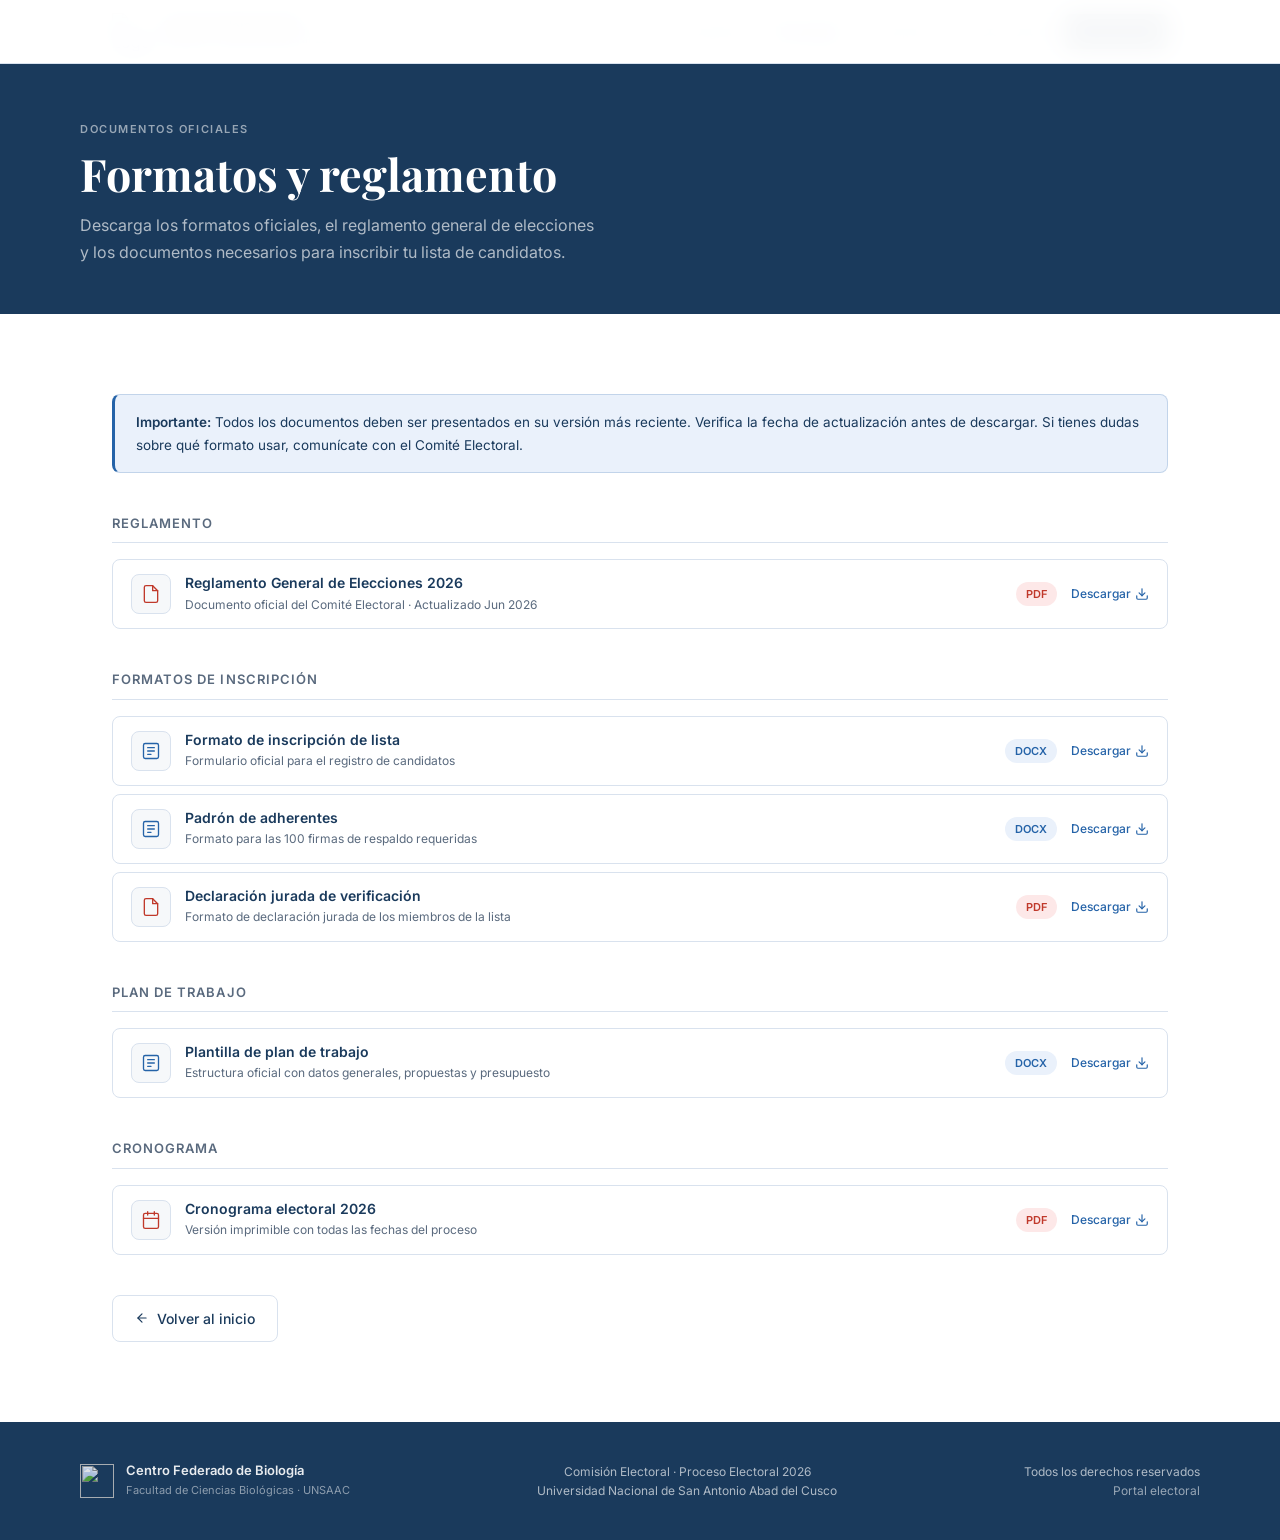
==== descargas.html @ 9924df4d "Create descargas.html" ====
<!DOCTYPE html>
<html lang="es">
<head>
  <meta charset="UTF-8" />
  <meta name="viewport" content="width=device-width, initial-scale=1.0" />
  <title>Descargas · Sistema Electoral FCB UNSAAC</title>
  <link rel="icon" type="image/png" href="images/F_biologia_logo.png" />
  <link rel="preconnect" href="https://fonts.googleapis.com" />
  <link rel="preconnect" href="https://fonts.gstatic.com" crossorigin />
  <link href="https://fonts.googleapis.com/css2?family=Inter:wght@300;400;500;600;700&family=Playfair+Display:wght@700&display=swap" rel="stylesheet" />
  <link rel="stylesheet" href="css/styles.css" />

  <style>
    /* Estilos específicos de esta página */
    .page-hero {
      padding: calc(var(--nav-h) + 3.5rem) 2rem 3rem;
      background: var(--azul);
      color: #fff;
    }
    .page-hero-inner {
      max-width: var(--contenedor);
      margin: 0 auto;
    }
    .page-eyebrow {
      font-size: 11px;
      font-weight: 600;
      letter-spacing: 0.14em;
      text-transform: uppercase;
      color: rgba(255,255,255,0.55);
      display: block;
      margin-bottom: 0.6rem;
    }
    .page-titulo {
      font-family: var(--font-display);
      font-size: clamp(1.8rem, 4vw, 2.8rem);
      font-weight: 700;
      color: #fff;
      line-height: 1.15;
      margin-bottom: 0.8rem;
    }
    .page-desc {
      font-size: 1rem;
      color: rgba(255,255,255,0.65);
      max-width: 520px;
      line-height: 1.7;
    }
    .page-breadcrumb {
      margin-bottom: 1.2rem;
      font-size: 12px;
      color: rgba(255,255,255,0.45);
      display: flex;
      align-items: center;
      gap: 6px;
    }
    .page-breadcrumb a {
      color: rgba(255,255,255,0.55);
      text-decoration: none;
      transition: color 0.15s;
    }
    .page-breadcrumb a:hover { color: #fff; }

    /* Lista de descargas */
    .descargas-categoria {
      margin-bottom: 2.5rem;
    }
    .categoria-titulo {
      font-size: 13px;
      font-weight: 600;
      letter-spacing: 0.08em;
      text-transform: uppercase;
      color: var(--texto-muted);
      margin-bottom: 1rem;
      padding-bottom: 0.5rem;
      border-bottom: 1px solid var(--gris-borde);
    }

    .descarga-item {
      display: flex;
      align-items: center;
      gap: 14px;
      padding: 14px 18px;
      border: 1px solid var(--gris-borde);
      border-radius: var(--radio);
      background: var(--blanco);
      text-decoration: none;
      color: var(--texto);
      transition: border-color 0.15s, background 0.15s, box-shadow 0.15s;
      margin-bottom: 8px;
    }
    .descarga-item:hover {
      border-color: var(--azul-medio);
      background: var(--azul-claro);
      box-shadow: 0 2px 10px rgba(26,58,92,0.07);
    }

    .descarga-icono {
      width: 40px;
      height: 40px;
      border-radius: 8px;
      background: var(--fondo);
      display: flex;
      align-items: center;
      justify-content: center;
      flex-shrink: 0;
      border: 1px solid var(--gris-borde);
    }
    .descarga-icono svg {
      width: 20px;
      height: 20px;
      stroke-width: 1.6;
      stroke-linecap: round;
      stroke-linejoin: round;
      fill: none;
    }
    .descarga-icono.pdf  svg { stroke: #c0392b; }
    .descarga-icono.docx svg { stroke: #2563a8; }
    .descarga-icono.xlsx svg { stroke: #27ae60; }

    .descarga-info { flex: 1; }
    .descarga-nombre {
      font-size: 14px;
      font-weight: 600;
      color: var(--azul);
      display: block;
      line-height: 1.3;
    }
    .descarga-detalle {
      font-size: 12px;
      color: var(--texto-muted);
      display: block;
      margin-top: 2px;
    }

    .descarga-badge {
      font-size: 11px;
      font-weight: 600;
      padding: 3px 10px;
      border-radius: 20px;
      flex-shrink: 0;
    }
    .badge-pdf  { background: #fde8e8; color: #c0392b; }
    .badge-docx { background: var(--azul-claro); color: var(--azul-medio); }
    .badge-xlsx { background: #e6f8ef; color: #27ae60; }
    .badge-zip  { background: #f5f0ff; color: #7c3aed; }

    .descarga-dl {
      display: inline-flex;
      align-items: center;
      gap: 4px;
      font-size: 12px;
      color: var(--azul-medio);
      font-weight: 500;
      flex-shrink: 0;
    }
    .descarga-dl svg {
      width: 14px;
      height: 14px;
      stroke: var(--azul-medio);
      fill: none;
      stroke-width: 2;
      stroke-linecap: round;
    }

    .aviso-banner {
      background: var(--azul-claro);
      border: 1px solid rgba(37,99,168,0.2);
      border-left: 3px solid var(--azul-medio);
      border-radius: var(--radio);
      padding: 1rem 1.3rem;
      font-size: 13.5px;
      color: var(--azul);
      line-height: 1.65;
      margin-bottom: 2.5rem;
    }
    .aviso-banner strong { font-weight: 600; }
  </style>
</head>
<body>

  <!-- Navegación -->
  <nav aria-label="Navegación principal">
    <div class="nav-inner">
      <a href="index.html" class="nav-marca" aria-label="Volver al inicio">
        <div class="nav-logo-wrap">
          <img src="images/F_biologia_logo.png" alt="Logo FCB" />
        </div>
        <div class="nav-nombre">
          Centro Federado FCB
          <small>UNSAAC · Proceso Electoral 2026</small>
        </div>
      </a>

      <button class="nav-toggle" id="nav-toggle" aria-label="Abrir menú" aria-expanded="false">
        <svg width="22" height="22" viewBox="0 0 24 24" fill="none" stroke="currentColor" stroke-width="2" stroke-linecap="round">
          <line x1="3" y1="7" x2="21" y2="7"/>
          <line x1="3" y1="12" x2="21" y2="12"/>
          <line x1="3" y1="17" x2="21" y2="17"/>
        </svg>
      </button>

      <ul class="nav-links" id="nav-links" role="list">
        <li><a href="index.html">Inicio</a></li>
        <li><a href="index.html#cronograma">Cronograma</a></li>
        <li><a href="descargas.html" class="activo">Descargas</a></li>
        <li><a href="inscripcion.html">Inscripción</a></li>
        <li><div class="nav-sep" aria-hidden="true"></div></li>
        <li><a href="login.html" class="nav-login">Iniciar sesión</a></li>
        <li><a href="inscripcion.html" class="nav-cta">Inscribir lista</a></li>
      </ul>
    </div>
  </nav>

  <!-- Hero de página -->
  <header class="page-hero">
    <div class="page-hero-inner">
      <nav class="page-breadcrumb" aria-label="Ruta de navegación">
        <a href="index.html">Inicio</a>
        <span aria-hidden="true">›</span>
        <span aria-current="page">Descargas</span>
      </nav>
      <span class="page-eyebrow">Documentos oficiales</span>
      <h1 class="page-titulo">Formatos y reglamento</h1>
      <p class="page-desc">Descarga los formatos oficiales, el reglamento general de elecciones y los documentos necesarios para inscribir tu lista de candidatos.</p>
    </div>
  </header>

  <main>
    <section class="seccion">
      <div class="contenedor">

        <div class="aviso-banner">
          <strong>Importante:</strong> Todos los documentos deben ser presentados en su versión más reciente. Verifica la fecha de actualización antes de descargar. Si tienes dudas sobre qué formato usar, comunícate con el Comité Electoral.
        </div>

        <!-- Categoría 1: Reglamento -->
        <div class="descargas-categoria">
          <div class="categoria-titulo">Reglamento</div>

          <a href="#" class="descarga-item" aria-label="Descargar Reglamento General de Elecciones 2026 en PDF">
            <div class="descarga-icono pdf">
              <svg viewBox="0 0 24 24"><path d="M14 2H6a2 2 0 0 0-2 2v16a2 2 0 0 0 2 2h12a2 2 0 0 0 2-2V8z"/><polyline points="14 2 14 8 20 8"/></svg>
            </div>
            <div class="descarga-info">
              <span class="descarga-nombre">Reglamento General de Elecciones 2026</span>
              <span class="descarga-detalle">Documento oficial del Comité Electoral · Actualizado Jun 2026</span>
            </div>
            <span class="descarga-badge badge-pdf">PDF</span>
            <span class="descarga-dl">
              Descargar
              <svg viewBox="0 0 24 24"><path d="M21 15v4a2 2 0 0 1-2 2H5a2 2 0 0 1-2-2v-4"/><polyline points="7 10 12 15 17 10"/><line x1="12" y1="15" x2="12" y2="3"/></svg>
            </span>
          </a>
        </div>

        <!-- Categoría 2: Formatos de inscripción -->
        <div class="descargas-categoria">
          <div class="categoria-titulo">Formatos de inscripción</div>

          <a href="#" class="descarga-item" aria-label="Descargar Formato de Inscripción de Lista">
            <div class="descarga-icono docx">
              <svg viewBox="0 0 24 24"><rect x="3" y="3" width="18" height="18" rx="2"/><line x1="8" y1="8" x2="16" y2="8"/><line x1="8" y1="12" x2="16" y2="12"/><line x1="8" y1="16" x2="12" y2="16"/></svg>
            </div>
            <div class="descarga-info">
              <span class="descarga-nombre">Formato de inscripción de lista</span>
              <span class="descarga-detalle">Formulario oficial para el registro de candidatos</span>
            </div>
            <span class="descarga-badge badge-docx">DOCX</span>
            <span class="descarga-dl">
              Descargar
              <svg viewBox="0 0 24 24"><path d="M21 15v4a2 2 0 0 1-2 2H5a2 2 0 0 1-2-2v-4"/><polyline points="7 10 12 15 17 10"/><line x1="12" y1="15" x2="12" y2="3"/></svg>
            </span>
          </a>

          <a href="#" class="descarga-item" aria-label="Descargar Padrón de Adherentes">
            <div class="descarga-icono docx">
              <svg viewBox="0 0 24 24"><rect x="3" y="3" width="18" height="18" rx="2"/><line x1="8" y1="8" x2="16" y2="8"/><line x1="8" y1="12" x2="16" y2="12"/><line x1="8" y1="16" x2="12" y2="16"/></svg>
            </div>
            <div class="descarga-info">
              <span class="descarga-nombre">Padrón de adherentes</span>
              <span class="descarga-detalle">Formato para las 100 firmas de respaldo requeridas</span>
            </div>
            <span class="descarga-badge badge-docx">DOCX</span>
            <span class="descarga-dl">
              Descargar
              <svg viewBox="0 0 24 24"><path d="M21 15v4a2 2 0 0 1-2 2H5a2 2 0 0 1-2-2v-4"/><polyline points="7 10 12 15 17 10"/><line x1="12" y1="15" x2="12" y2="3"/></svg>
            </span>
          </a>

          <a href="#" class="descarga-item" aria-label="Descargar Declaración Jurada">
            <div class="descarga-icono pdf">
              <svg viewBox="0 0 24 24"><path d="M14 2H6a2 2 0 0 0-2 2v16a2 2 0 0 0 2 2h12a2 2 0 0 0 2-2V8z"/><polyline points="14 2 14 8 20 8"/></svg>
            </div>
            <div class="descarga-info">
              <span class="descarga-nombre">Declaración jurada de verificación</span>
              <span class="descarga-detalle">Formato de declaración jurada de los miembros de la lista</span>
            </div>
            <span class="descarga-badge badge-pdf">PDF</span>
            <span class="descarga-dl">
              Descargar
              <svg viewBox="0 0 24 24"><path d="M21 15v4a2 2 0 0 1-2 2H5a2 2 0 0 1-2-2v-4"/><polyline points="7 10 12 15 17 10"/><line x1="12" y1="15" x2="12" y2="3"/></svg>
            </span>
          </a>
        </div>

        <!-- Categoría 3: Plan de trabajo -->
        <div class="descargas-categoria">
          <div class="categoria-titulo">Plan de trabajo</div>

          <a href="#" class="descarga-item" aria-label="Descargar Plantilla de Plan de Trabajo">
            <div class="descarga-icono docx">
              <svg viewBox="0 0 24 24"><rect x="3" y="3" width="18" height="18" rx="2"/><line x1="8" y1="8" x2="16" y2="8"/><line x1="8" y1="12" x2="16" y2="12"/><line x1="8" y1="16" x2="12" y2="16"/></svg>
            </div>
            <div class="descarga-info">
              <span class="descarga-nombre">Plantilla de plan de trabajo</span>
              <span class="descarga-detalle">Estructura oficial con datos generales, propuestas y presupuesto</span>
            </div>
            <span class="descarga-badge badge-docx">DOCX</span>
            <span class="descarga-dl">
              Descargar
              <svg viewBox="0 0 24 24"><path d="M21 15v4a2 2 0 0 1-2 2H5a2 2 0 0 1-2-2v-4"/><polyline points="7 10 12 15 17 10"/><line x1="12" y1="15" x2="12" y2="3"/></svg>
            </span>
          </a>
        </div>

        <!-- Categoría 4: Cronograma -->
        <div class="descargas-categoria">
          <div class="categoria-titulo">Cronograma</div>

          <a href="#" class="descarga-item" aria-label="Descargar Cronograma Electoral 2026">
            <div class="descarga-icono pdf">
              <svg viewBox="0 0 24 24"><rect x="3" y="4" width="18" height="18" rx="2"/><line x1="16" y1="2" x2="16" y2="6"/><line x1="8" y1="2" x2="8" y2="6"/><line x1="3" y1="10" x2="21" y2="10"/></svg>
            </div>
            <div class="descarga-info">
              <span class="descarga-nombre">Cronograma electoral 2026</span>
              <span class="descarga-detalle">Versión imprimible con todas las fechas del proceso</span>
            </div>
            <span class="descarga-badge badge-pdf">PDF</span>
            <span class="descarga-dl">
              Descargar
              <svg viewBox="0 0 24 24"><path d="M21 15v4a2 2 0 0 1-2 2H5a2 2 0 0 1-2-2v-4"/><polyline points="7 10 12 15 17 10"/><line x1="12" y1="15" x2="12" y2="3"/></svg>
            </span>
          </a>
        </div>

        <!-- Volver al inicio -->
        <div style="margin-top: 1rem;">
          <a href="index.html" class="btn-secundario">
            <svg width="14" height="14" viewBox="0 0 24 24" fill="none" stroke="currentColor" stroke-width="2" stroke-linecap="round" stroke-linejoin="round" aria-hidden="true">
              <line x1="19" y1="12" x2="5" y2="12"/><polyline points="12 19 5 12 12 5"/>
            </svg>
            Volver al inicio
          </a>
        </div>

      </div>
    </section>
  </main>

  <!-- Footer -->
  <footer role="contentinfo">
    <div class="footer-inner">
      <div class="footer-marca">
        <img src="images/F_biologia_logo.png" alt="" class="footer-logo" aria-hidden="true" />
        <div class="footer-texto">
          <span class="footer-nombre">Centro Federado de Biología</span>
          <span class="footer-sub">Facultad de Ciencias Biológicas · UNSAAC</span>
        </div>
      </div>
      <div class="footer-centro">
        Comisión Electoral · Proceso Electoral <span id="anio-f"></span><br/>
        Universidad Nacional de San Antonio Abad del Cusco
      </div>
      <div class="footer-derecha">
        Todos los derechos reservados<br/>
        <a href="index.html">Portal electoral</a>
      </div>
    </div>
  </footer>

  <script>
    document.getElementById('anio-f').textContent = new Date().getFullYear();

    const toggle   = document.getElementById('nav-toggle');
    const navLinks = document.getElementById('nav-links');
    toggle.addEventListener('click', () => {
      const abierto = navLinks.classList.toggle('abierto');
      toggle.setAttribute('aria-expanded', abierto);
    });
  </script>
</body>
</html>
---- css/styles.css ----
/* =========================================================
   SISTEMA ELECTORAL – Centro Federado de Biología · UNSAAC
   styles.css
   ========================================================= */

/* ── Reset & base ──────────────────────────────────────── */
*, *::before, *::after {
  box-sizing: border-box;
  margin: 0;
  padding: 0;
}

:root {
  /* Paleta */
  --azul:         #1A3A5C;   /* Azul institucional profundo */
  --azul-medio:   #2563A8;   /* Azul medio – acentos */
  --azul-claro:   #EAF1FB;   /* Fondo de tarjetas azules */
  --azul-hover:   #1A4F8A;
  --verde:        #2E7D5E;   /* Acento diferenciador – biología */
  --verde-claro:  #E6F4EE;
  --blanco:       #FFFFFF;
  --fondo:        #F6F8FA;   /* Gris institucional muy suave */
  --gris-borde:   #D9E2EE;
  --texto:        #1C2533;
  --texto-muted:  #5A6A7E;
  --texto-suave:  #8A99AE;

  /* Tipografía */
  --font-sans:    'Inter', system-ui, sans-serif;
  --font-display: 'Playfair Display', Georgia, serif;

  /* Espaciado y forma */
  --radio:        8px;
  --radio-lg:     12px;
  --nav-h:        64px;
  --contenedor:   1120px;
  --sombra:       0 2px 12px rgba(26,58,92,0.08);
  --sombra-hover: 0 6px 24px rgba(26,58,92,0.14);
}

html { scroll-behavior: smooth; }

body {
  font-family: var(--font-sans);
  font-weight: 400;
  color: var(--texto);
  background: var(--blanco);
  line-height: 1.65;
  -webkit-font-smoothing: antialiased;
}

/* ── Contenedor global ─────────────────────────────────── */
.contenedor {
  max-width: var(--contenedor);
  margin: 0 auto;
  padding: 0 2rem;
}

/* ── Tipografía de secciones ───────────────────────────── */
.etiqueta-seccion {
  display: inline-block;
  font-size: 10.5px;
  font-weight: 600;
  letter-spacing: 0.14em;
  text-transform: uppercase;
  color: var(--verde);
  margin-bottom: 0.6rem;
}

.titulo-seccion {
  font-family: var(--font-display);
  font-size: clamp(1.5rem, 3vw, 2rem);
  font-weight: 700;
  color: var(--azul);
  line-height: 1.2;
  letter-spacing: -0.01em;
}

.desc-seccion {
  margin-top: 0.75rem;
  font-size: 0.95rem;
  color: var(--texto-muted);
  max-width: 540px;
  line-height: 1.7;
}

/* ── Botones ───────────────────────────────────────────── */
.btn-primario {
  display: inline-flex;
  align-items: center;
  gap: 8px;
  padding: 11px 22px;
  background: var(--azul-medio);
  color: #fff;
  border-radius: var(--radio);
  font-size: 14px;
  font-weight: 500;
  text-decoration: none;
  border: none;
  cursor: pointer;
  transition: background 0.18s, transform 0.1s, box-shadow 0.18s;
  box-shadow: 0 2px 8px rgba(37,99,168,0.22);
}
.btn-primario:hover {
  background: var(--azul-hover);
  transform: translateY(-1px);
  box-shadow: 0 4px 14px rgba(37,99,168,0.3);
}
.btn-primario:active { transform: translateY(0); }

.btn-secundario {
  display: inline-flex;
  align-items: center;
  gap: 8px;
  padding: 11px 22px;
  background: transparent;
  color: var(--azul);
  border: 1.5px solid var(--gris-borde);
  border-radius: var(--radio);
  font-size: 14px;
  font-weight: 500;
  text-decoration: none;
  cursor: pointer;
  transition: border-color 0.18s, background 0.18s;
}
.btn-secundario:hover {
  border-color: var(--azul-medio);
  background: var(--azul-claro);
}

.btn-outline-verde {
  display: inline-flex;
  align-items: center;
  gap: 6px;
  padding: 9px 18px;
  background: transparent;
  color: var(--verde);
  border: 1.5px solid var(--verde);
  border-radius: var(--radio);
  font-size: 13px;
  font-weight: 500;
  text-decoration: none;
  transition: background 0.18s, color 0.18s;
}
.btn-outline-verde:hover {
  background: var(--verde);
  color: #fff;
}

/* =========================================================
   NAVEGACIÓN
   ========================================================= */
nav {
  position: fixed;
  top: 0; left: 0; right: 0;
  height: var(--nav-h);
  background: rgba(255,255,255,0.96);
  backdrop-filter: blur(12px);
  border-bottom: 1px solid var(--gris-borde);
  z-index: 200;
}

.nav-inner {
  max-width: var(--contenedor);
  height: 100%;
  margin: 0 auto;
  padding: 0 2rem;
  display: flex;
  align-items: center;
  gap: 2rem;
}

/* Marca / logo */
.nav-marca {
  display: flex;
  align-items: center;
  gap: 12px;
  text-decoration: none;
  flex-shrink: 0;
}

.nav-logo-wrap {
  width: 38px;
  height: 38px;
  flex-shrink: 0;
  display: flex;
  align-items: center;
  justify-content: center;
}

.nav-logo-wrap img {
  width: 38px;
  height: 38px;
  object-fit: contain;
}

.nav-nombre {
  font-size: 13px;
  font-weight: 700;
  color: var(--azul);
  line-height: 1.25;
  letter-spacing: -0.01em;
}
.nav-nombre small {
  display: block;
  font-size: 10.5px;
  font-weight: 400;
  color: var(--texto-muted);
  letter-spacing: 0.03em;
}

/* Links */
.nav-links {
  display: flex;
  align-items: center;
  gap: 2px;
  list-style: none;
  margin-left: auto;
}

.nav-links a {
  display: block;
  padding: 7px 13px;
  font-size: 13px;
  font-weight: 400;
  color: var(--texto-muted);
  text-decoration: none;
  border-radius: 6px;
  transition: color 0.15s, background 0.15s;
  white-space: nowrap;
}
.nav-links a:hover { color: var(--azul); background: var(--fondo); }
.nav-links a.activo { color: var(--azul); font-weight: 500; }

/* Separador vertical en nav */
.nav-sep {
  width: 1px;
  height: 22px;
  background: var(--gris-borde);
  flex-shrink: 0;
}

/* Botón de acción principal en nav */
.nav-cta {
  display: inline-flex;
  align-items: center;
  gap: 6px;
  padding: 8px 16px;
  background: var(--azul);
  color: #fff;
  border-radius: 6px;
  font-size: 13px;
  font-weight: 500;
  text-decoration: none;
  white-space: nowrap;
  transition: background 0.15s;
}
.nav-cta:hover { background: var(--azul-hover); }

/* Botón login nav */
.nav-login {
  display: inline-flex;
  align-items: center;
  gap: 6px;
  padding: 7px 14px;
  border: 1.5px solid var(--gris-borde);
  color: var(--texto-muted);
  border-radius: 6px;
  font-size: 13px;
  font-weight: 400;
  text-decoration: none;
  transition: border-color 0.15s, color 0.15s;
}
.nav-login:hover { border-color: var(--azul-medio); color: var(--azul); }

/* Hamburguesa móvil */
.nav-toggle {
  display: none;
  background: none;
  border: none;
  cursor: pointer;
  padding: 6px;
  color: var(--texto);
  margin-left: auto;
}

/* =========================================================
   HERO
   ========================================================= */
.hero {
  min-height: 100vh;
  display: flex;
  align-items: center;
  padding: calc(var(--nav-h) + 3rem) 2rem 4rem;
  background: var(--blanco);
  position: relative;
  overflow: hidden;
}

/* Ornamento de fondo: cuadrícula sutil */
.hero::before {
  content: '';
  position: absolute;
  inset: 0;
  background-image:
    linear-gradient(var(--gris-borde) 1px, transparent 1px),
    linear-gradient(90deg, var(--gris-borde) 1px, transparent 1px);
  background-size: 60px 60px;
  opacity: 0.35;
  pointer-events: none;
}

/* Gradiente que desvanece la cuadrícula hacia abajo */
.hero::after {
  content: '';
  position: absolute;
  inset: 0;
  background: linear-gradient(to bottom, transparent 50%, var(--blanco) 100%);
  pointer-events: none;
}

.hero-inner {
  max-width: var(--contenedor);
  width: 100%;
  margin: 0 auto;
  position: relative;
  z-index: 1;
  display: grid;
  grid-template-columns: 1fr 1fr;
  gap: 4rem;
  align-items: center;
}

/* Columna izquierda */
.hero-content {}

.hero-eyebrow {
  display: inline-flex;
  align-items: center;
  gap: 8px;
  padding: 5px 12px;
  background: var(--verde-claro);
  border: 1px solid rgba(46,125,94,0.2);
  border-radius: 20px;
  font-size: 11px;
  font-weight: 600;
  letter-spacing: 0.1em;
  text-transform: uppercase;
  color: var(--verde);
  margin-bottom: 1.4rem;
}

.hero-eyebrow span {
  width: 6px;
  height: 6px;
  background: var(--verde);
  border-radius: 50%;
  display: inline-block;
  animation: pulso 2s infinite;
}

@keyframes pulso {
  0%, 100% { opacity: 1; transform: scale(1); }
  50%       { opacity: 0.5; transform: scale(0.75); }
}

.hero-titulo {
  font-family: var(--font-display);
  font-size: clamp(2.2rem, 5.5vw, 3.8rem);
  font-weight: 700;
  line-height: 1.07;
  letter-spacing: -0.025em;
  color: var(--azul);
  margin-bottom: 1.4rem;
}

.hero-titulo em {
  font-style: normal;
  color: var(--azul-medio);
}

.hero-desc {
  font-size: 1rem;
  color: var(--texto-muted);
  line-height: 1.75;
  max-width: 460px;
  margin-bottom: 2rem;
}

.hero-acciones {
  display: flex;
  gap: 12px;
  flex-wrap: wrap;
  align-items: center;
}

/* Columna derecha – tarjeta de estado del proceso */
.hero-card {
  background: var(--blanco);
  border: 1px solid var(--gris-borde);
  border-radius: var(--radio-lg);
  box-shadow: var(--sombra);
  overflow: hidden;
}

.hero-card-header {
  background: var(--azul);
  padding: 1.2rem 1.5rem;
  display: flex;
  align-items: center;
  justify-content: space-between;
}

.hero-card-header span {
  font-size: 13px;
  font-weight: 600;
  color: rgba(255,255,255,0.9);
  letter-spacing: 0.02em;
}

.badge-proceso {
  font-size: 11px;
  font-weight: 600;
  padding: 3px 10px;
  background: rgba(46,125,94,0.85);
  color: #fff;
  border-radius: 20px;
  letter-spacing: 0.04em;
}

.hero-card-body {
  padding: 1.5rem;
  display: flex;
  flex-direction: column;
  gap: 1rem;
}

.stat-row {
  display: grid;
  grid-template-columns: 1fr 1fr 1fr;
  gap: 1rem;
}

.stat-box {
  text-align: center;
  padding: 1rem 0.5rem;
  background: var(--fondo);
  border-radius: var(--radio);
  border: 1px solid var(--gris-borde);
}

.stat-box .num {
  font-family: var(--font-display);
  font-size: 1.8rem;
  font-weight: 700;
  color: var(--azul);
  line-height: 1;
  display: block;
}

.stat-box .lbl {
  font-size: 10.5px;
  color: var(--texto-muted);
  display: block;
  margin-top: 4px;
  line-height: 1.3;
}

.etapa-actual-box {
  padding: 1rem 1.2rem;
  background: var(--azul-claro);
  border-radius: var(--radio);
  border-left: 3px solid var(--azul-medio);
}

.etapa-actual-box .etapa-tag {
  font-size: 10px;
  font-weight: 600;
  text-transform: uppercase;
  letter-spacing: 0.1em;
  color: var(--azul-medio);
  display: block;
  margin-bottom: 4px;
}

.etapa-actual-box .etapa-nombre {
  font-size: 14px;
  font-weight: 600;
  color: var(--azul);
  display: block;
}

.etapa-actual-box .etapa-fecha {
  font-size: 12px;
  color: var(--texto-muted);
  margin-top: 2px;
  display: block;
}

/* =========================================================
   SECCIÓN GENÉRICA
   ========================================================= */
.seccion {
  padding: 5rem 2rem;
}

.seccion-alt { background: var(--fondo); }

.seccion-cabecera {
  margin-bottom: 3rem;
}

/* =========================================================
   CRONOGRAMA
   ========================================================= */
.cronograma-scroll {
  overflow-x: auto;
  padding-bottom: 1.2rem;
  -webkit-overflow-scrolling: touch;
}

.cronograma-linea {
  display: flex;
  align-items: flex-start;
  min-width: max-content;
  padding: 1.5rem 0 1rem;
  position: relative;
}

.cronograma-linea::before {
  content: '';
  position: absolute;
  top: 36px;
  left: 40px;
  right: 40px;
  height: 1px;
  background: var(--gris-borde);
}

.etapa {
  display: flex;
  flex-direction: column;
  align-items: center;
  gap: 10px;
  width: 148px;
  flex-shrink: 0;
  position: relative;
}

.etapa-punto {
  width: 14px;
  height: 14px;
  border-radius: 50%;
  border: 2px solid var(--gris-borde);
  background: var(--blanco);
  z-index: 1;
  margin-top: 29px;
  flex-shrink: 0;
  transition: all 0.2s;
}

.etapa.pasada .etapa-punto {
  background: var(--verde);
  border-color: var(--verde);
}

.etapa.actual .etapa-punto {
  background: var(--azul-medio);
  border-color: var(--azul-medio);
  box-shadow: 0 0 0 5px rgba(37,99,168,0.15);
  width: 18px;
  height: 18px;
  margin-top: 27px;
}

.etapa-nombre {
  font-size: 11.5px;
  font-weight: 500;
  color: var(--texto-suave);
  text-align: center;
  line-height: 1.35;
}

.etapa.pasada .etapa-nombre { color: var(--texto-muted); }
.etapa.actual  .etapa-nombre { color: var(--azul); font-weight: 700; }

.etapa-fecha {
  font-size: 11px;
  color: var(--texto-suave);
  text-align: center;
  line-height: 1.35;
}

.etapa.pasada .etapa-fecha { color: var(--verde); }
.etapa.actual  .etapa-fecha { color: var(--azul-medio); font-weight: 500; }

.etapa-badge {
  font-size: 10px;
  font-weight: 600;
  padding: 2px 8px;
  border-radius: 20px;
  letter-spacing: 0.04em;
  background: var(--azul-claro);
  color: var(--azul-medio);
}

/* =========================================================
   ACCESOS RÁPIDOS
   ========================================================= */
.accesos-grid {
  display: grid;
  grid-template-columns: repeat(auto-fit, minmax(220px, 1fr));
  gap: 1.2rem;
}

.acceso-card {
  display: flex;
  flex-direction: column;
  gap: 14px;
  padding: 1.6rem;
  background: var(--blanco);
  border: 1px solid var(--gris-borde);
  border-radius: var(--radio-lg);
  text-decoration: none;
  color: var(--texto);
  transition: border-color 0.18s, box-shadow 0.18s, transform 0.15s;
  box-shadow: var(--sombra);
}

.acceso-card:hover {
  border-color: var(--azul-medio);
  box-shadow: var(--sombra-hover);
  transform: translateY(-2px);
}

.acceso-icono {
  width: 44px;
  height: 44px;
  border-radius: 10px;
  display: flex;
  align-items: center;
  justify-content: center;
  flex-shrink: 0;
}

.acceso-icono svg {
  width: 22px;
  height: 22px;
  stroke-width: 1.6;
  stroke-linecap: round;
  stroke-linejoin: round;
  fill: none;
}

.acceso-icono.azul   { background: var(--azul-claro);  }
.acceso-icono.azul svg   { stroke: var(--azul-medio); }
.acceso-icono.verde  { background: var(--verde-claro); }
.acceso-icono.verde svg  { stroke: var(--verde); }

.acceso-titulo {
  font-size: 15px;
  font-weight: 600;
  color: var(--azul);
  line-height: 1.3;
}

.acceso-desc {
  font-size: 13px;
  color: var(--texto-muted);
  line-height: 1.55;
  flex: 1;
}

.acceso-flecha {
  font-size: 13px;
  color: var(--azul-medio);
  font-weight: 500;
  display: inline-flex;
  align-items: center;
  gap: 4px;
}

/* =========================================================
   COMUNICADOS
   ========================================================= */
.comunicados-wrap {
  display: grid;
  grid-template-columns: 2fr 1fr;
  gap: 2rem;
  align-items: start;
}

.comunicados-lista {
  display: flex;
  flex-direction: column;
  gap: 1rem;
}

.comunicado-item {
  display: flex;
  gap: 1rem;
  padding: 1.2rem 1.4rem;
  background: var(--blanco);
  border: 1px solid var(--gris-borde);
  border-radius: var(--radio);
  text-decoration: none;
  color: var(--texto);
  transition: border-color 0.15s, box-shadow 0.15s;
}

.comunicado-item:hover {
  border-color: var(--azul-medio);
  box-shadow: 0 3px 12px rgba(26,58,92,0.07);
}

.comunicado-fecha-col {
  flex-shrink: 0;
  width: 48px;
  text-align: center;
  padding-top: 2px;
}

.comunicado-dia {
  font-family: var(--font-display);
  font-size: 1.5rem;
  font-weight: 700;
  color: var(--azul-medio);
  line-height: 1;
  display: block;
}

.comunicado-mes {
  font-size: 10px;
  font-weight: 600;
  text-transform: uppercase;
  color: var(--texto-muted);
  letter-spacing: 0.08em;
  display: block;
  margin-top: 2px;
}

.comunicado-cuerpo {}

.comunicado-tipo {
  font-size: 10.5px;
  font-weight: 600;
  letter-spacing: 0.1em;
  text-transform: uppercase;
  color: var(--verde);
  display: block;
  margin-bottom: 4px;
}

.comunicado-titulo {
  font-size: 14px;
  font-weight: 600;
  color: var(--azul);
  line-height: 1.35;
  margin-bottom: 4px;
}

.comunicado-resumen {
  font-size: 12.5px;
  color: var(--texto-muted);
  line-height: 1.55;
}

/* Tablón lateral */
.tablon {
  background: var(--blanco);
  border: 1px solid var(--gris-borde);
  border-radius: var(--radio-lg);
  overflow: hidden;
  box-shadow: var(--sombra);
}

.tablon-header {
  background: var(--azul);
  padding: 1rem 1.3rem;
  display: flex;
  align-items: center;
  gap: 8px;
}

.tablon-header svg {
  width: 16px;
  height: 16px;
  stroke: rgba(255,255,255,0.8);
  fill: none;
  stroke-width: 2;
  stroke-linecap: round;
}

.tablon-header span {
  font-size: 13px;
  font-weight: 600;
  color: rgba(255,255,255,0.92);
}

.tablon-body {
  padding: 1.2rem;
  display: flex;
  flex-direction: column;
  gap: 10px;
}

.tablon-img-placeholder {
  width: 100%;
  aspect-ratio: 4/3;
  background: var(--fondo);
  border: 1.5px dashed var(--gris-borde);
  border-radius: var(--radio);
  display: flex;
  flex-direction: column;
  align-items: center;
  justify-content: center;
  gap: 8px;
  color: var(--texto-suave);
  font-size: 12px;
  text-align: center;
}

.tablon-img-placeholder svg {
  width: 28px;
  height: 28px;
  stroke: var(--texto-suave);
  fill: none;
  stroke-width: 1.5;
}

.tablon-pie {
  font-size: 11.5px;
  color: var(--texto-muted);
  text-align: center;
  line-height: 1.5;
  padding: 0 0.5rem 0.3rem;
}

/* =========================================================
   INFORMACIÓN DEL PROCESO
   ========================================================= */
.info-grid {
  display: grid;
  grid-template-columns: repeat(3, 1fr);
  gap: 1.5rem;
}

.info-card {
  padding: 1.8rem;
  background: var(--blanco);
  border: 1px solid var(--gris-borde);
  border-radius: var(--radio-lg);
  box-shadow: var(--sombra);
  display: flex;
  flex-direction: column;
  gap: 12px;
}

.info-num {
  font-family: var(--font-display);
  font-size: 2.2rem;
  font-weight: 700;
  color: var(--azul);
  line-height: 1;
}

.info-card h3 {
  font-size: 15px;
  font-weight: 600;
  color: var(--azul);
  line-height: 1.3;
}

.info-card p {
  font-size: 13.5px;
  color: var(--texto-muted);
  line-height: 1.65;
  flex: 1;
}

.info-divider {
  width: 32px;
  height: 2px;
  background: var(--verde);
  border-radius: 2px;
}

/* =========================================================
   CONTACTO
   ========================================================= */
.contacto-wrap {
  display: grid;
  grid-template-columns: 1fr 1fr;
  gap: 3rem;
  align-items: center;
}

.contacto-intro {}

.contacto-datos {
  display: flex;
  flex-direction: column;
  gap: 1rem;
}

.contacto-item {
  display: flex;
  align-items: center;
  gap: 1rem;
  padding: 1rem 1.2rem;
  background: var(--blanco);
  border: 1px solid var(--gris-borde);
  border-radius: var(--radio);
  transition: border-color 0.15s;
}

.contacto-item:hover { border-color: var(--azul-medio); }

.contacto-icono {
  width: 38px;
  height: 38px;
  border-radius: 8px;
  background: var(--azul-claro);
  display: flex;
  align-items: center;
  justify-content: center;
  flex-shrink: 0;
}

.contacto-icono svg {
  width: 18px;
  height: 18px;
  stroke: var(--azul-medio);
  fill: none;
  stroke-width: 1.8;
  stroke-linecap: round;
}

.contacto-item-info {}

.contacto-label {
  font-size: 10.5px;
  font-weight: 600;
  letter-spacing: 0.08em;
  text-transform: uppercase;
  color: var(--texto-suave);
  display: block;
}

.contacto-valor {
  font-size: 14px;
  color: var(--texto);
  font-weight: 500;
  display: block;
  margin-top: 1px;
}

.contacto-nota {
  margin-top: 1.4rem;
  font-size: 12.5px;
  color: var(--texto-muted);
  padding: 1rem;
  background: var(--fondo);
  border-radius: var(--radio);
  border-left: 3px solid var(--gris-borde);
  line-height: 1.6;
}

/* =========================================================
   FOOTER
   ========================================================= */
footer {
  background: var(--azul);
  padding: 2.5rem 2rem;
  color: rgba(255,255,255,0.65);
}

.footer-inner {
  max-width: var(--contenedor);
  margin: 0 auto;
  display: flex;
  align-items: center;
  justify-content: space-between;
  gap: 2rem;
  flex-wrap: wrap;
}

.footer-marca {
  display: flex;
  align-items: center;
  gap: 12px;
}

.footer-logo {
  width: 34px;
  height: 34px;
  object-fit: contain;
  opacity: 0.85;
}

.footer-texto {}

.footer-nombre {
  font-size: 13px;
  font-weight: 600;
  color: rgba(255,255,255,0.9);
  display: block;
  line-height: 1.3;
}

.footer-sub {
  font-size: 11px;
  color: rgba(255,255,255,0.5);
  display: block;
  margin-top: 2px;
}

.footer-centro {
  text-align: center;
  font-size: 12px;
  line-height: 1.6;
}

.footer-derecha {
  text-align: right;
  font-size: 12px;
  line-height: 1.6;
}

.footer-derecha a {
  color: rgba(255,255,255,0.55);
  text-decoration: none;
  transition: color 0.15s;
}
.footer-derecha a:hover { color: rgba(255,255,255,0.9); }

/* =========================================================
   RESPONSIVE
   ========================================================= */
@media (max-width: 900px) {
  .hero-inner {
    grid-template-columns: 1fr;
    gap: 3rem;
  }

  .hero-card { max-width: 480px; }

  .info-grid { grid-template-columns: 1fr 1fr; }
  .comunicados-wrap { grid-template-columns: 1fr; }
  .tablon { display: none; } /* ocultar tablón en tablet */
  .contacto-wrap { grid-template-columns: 1fr; gap: 2rem; }
}

@media (max-width: 680px) {
  /* Nav móvil */
  .nav-links {
    display: none;
    flex-direction: column;
    position: absolute;
    top: var(--nav-h);
    left: 0;
    right: 0;
    background: #fff;
    border-bottom: 1px solid var(--gris-borde);
    padding: 1rem;
    gap: 4px;
    box-shadow: 0 4px 16px rgba(0,0,0,0.08);
  }
  .nav-links.abierto { display: flex; }
  .nav-links a { padding: 10px 14px; border-radius: 6px; }
  .nav-toggle { display: flex; }
  .nav-sep, .nav-cta, .nav-login { display: none; }

  /* Hero */
  .hero-titulo { font-size: 2rem; }
  .hero-acciones { flex-direction: column; }
  .btn-primario, .btn-secundario { justify-content: center; }

  /* Stats */
  .stat-row { grid-template-columns: 1fr 1fr; }

  /* Info */
  .info-grid { grid-template-columns: 1fr; }

  /* Footer */
  .footer-inner { flex-direction: column; align-items: flex-start; gap: 1.2rem; }
  .footer-derecha { text-align: left; }
}

/* Reducción de movimiento */
@media (prefers-reduced-motion: reduce) {
  *, *::before, *::after { animation: none !important; transition-duration: 0.01ms !important; }
}
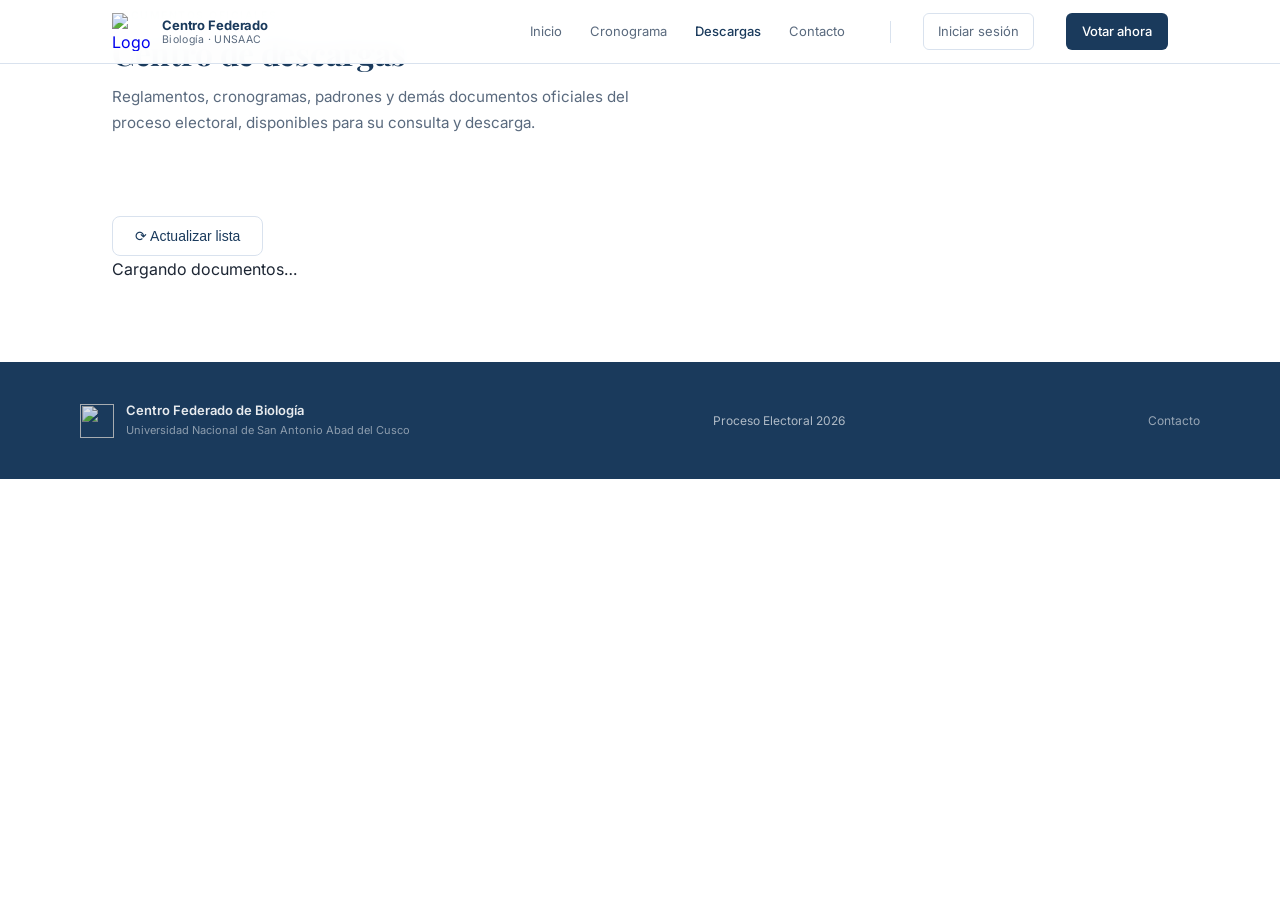
==== commit 79fbc556: "Update descargas.html" ====
--- a/descargas.html
+++ b/descargas.html
@@ -1,391 +1,88 @@
 <!DOCTYPE html>
 <html lang="es">
 <head>
-  <meta charset="UTF-8" />
-  <meta name="viewport" content="width=device-width, initial-scale=1.0" />
-  <title>Descargas · Sistema Electoral FCB UNSAAC</title>
-  <link rel="icon" type="image/png" href="images/F_biologia_logo.png" />
-  <link rel="preconnect" href="https://fonts.googleapis.com" />
-  <link rel="preconnect" href="https://fonts.gstatic.com" crossorigin />
-  <link href="https://fonts.googleapis.com/css2?family=Inter:wght@300;400;500;600;700&family=Playfair+Display:wght@700&display=swap" rel="stylesheet" />
-  <link rel="stylesheet" href="css/styles.css" />
-
-  <style>
-    /* Estilos específicos de esta página */
-    .page-hero {
-      padding: calc(var(--nav-h) + 3.5rem) 2rem 3rem;
-      background: var(--azul);
-      color: #fff;
-    }
-    .page-hero-inner {
-      max-width: var(--contenedor);
-      margin: 0 auto;
-    }
-    .page-eyebrow {
-      font-size: 11px;
-      font-weight: 600;
-      letter-spacing: 0.14em;
-      text-transform: uppercase;
-      color: rgba(255,255,255,0.55);
-      display: block;
-      margin-bottom: 0.6rem;
-    }
-    .page-titulo {
-      font-family: var(--font-display);
-      font-size: clamp(1.8rem, 4vw, 2.8rem);
-      font-weight: 700;
-      color: #fff;
-      line-height: 1.15;
-      margin-bottom: 0.8rem;
-    }
-    .page-desc {
-      font-size: 1rem;
-      color: rgba(255,255,255,0.65);
-      max-width: 520px;
-      line-height: 1.7;
-    }
-    .page-breadcrumb {
-      margin-bottom: 1.2rem;
-      font-size: 12px;
-      color: rgba(255,255,255,0.45);
-      display: flex;
-      align-items: center;
-      gap: 6px;
-    }
-    .page-breadcrumb a {
-      color: rgba(255,255,255,0.55);
-      text-decoration: none;
-      transition: color 0.15s;
-    }
-    .page-breadcrumb a:hover { color: #fff; }
-
-    /* Lista de descargas */
-    .descargas-categoria {
-      margin-bottom: 2.5rem;
-    }
-    .categoria-titulo {
-      font-size: 13px;
-      font-weight: 600;
-      letter-spacing: 0.08em;
-      text-transform: uppercase;
-      color: var(--texto-muted);
-      margin-bottom: 1rem;
-      padding-bottom: 0.5rem;
-      border-bottom: 1px solid var(--gris-borde);
-    }
-
-    .descarga-item {
-      display: flex;
-      align-items: center;
-      gap: 14px;
-      padding: 14px 18px;
-      border: 1px solid var(--gris-borde);
-      border-radius: var(--radio);
-      background: var(--blanco);
-      text-decoration: none;
-      color: var(--texto);
-      transition: border-color 0.15s, background 0.15s, box-shadow 0.15s;
-      margin-bottom: 8px;
-    }
-    .descarga-item:hover {
-      border-color: var(--azul-medio);
-      background: var(--azul-claro);
-      box-shadow: 0 2px 10px rgba(26,58,92,0.07);
-    }
-
-    .descarga-icono {
-      width: 40px;
-      height: 40px;
-      border-radius: 8px;
-      background: var(--fondo);
-      display: flex;
-      align-items: center;
-      justify-content: center;
-      flex-shrink: 0;
-      border: 1px solid var(--gris-borde);
-    }
-    .descarga-icono svg {
-      width: 20px;
-      height: 20px;
-      stroke-width: 1.6;
-      stroke-linecap: round;
-      stroke-linejoin: round;
-      fill: none;
-    }
-    .descarga-icono.pdf  svg { stroke: #c0392b; }
-    .descarga-icono.docx svg { stroke: #2563a8; }
-    .descarga-icono.xlsx svg { stroke: #27ae60; }
-
-    .descarga-info { flex: 1; }
-    .descarga-nombre {
-      font-size: 14px;
-      font-weight: 600;
-      color: var(--azul);
-      display: block;
-      line-height: 1.3;
-    }
-    .descarga-detalle {
-      font-size: 12px;
-      color: var(--texto-muted);
-      display: block;
-      margin-top: 2px;
-    }
-
-    .descarga-badge {
-      font-size: 11px;
-      font-weight: 600;
-      padding: 3px 10px;
-      border-radius: 20px;
-      flex-shrink: 0;
-    }
-    .badge-pdf  { background: #fde8e8; color: #c0392b; }
-    .badge-docx { background: var(--azul-claro); color: var(--azul-medio); }
-    .badge-xlsx { background: #e6f8ef; color: #27ae60; }
-    .badge-zip  { background: #f5f0ff; color: #7c3aed; }
-
-    .descarga-dl {
-      display: inline-flex;
-      align-items: center;
-      gap: 4px;
-      font-size: 12px;
-      color: var(--azul-medio);
-      font-weight: 500;
-      flex-shrink: 0;
-    }
-    .descarga-dl svg {
-      width: 14px;
-      height: 14px;
-      stroke: var(--azul-medio);
-      fill: none;
-      stroke-width: 2;
-      stroke-linecap: round;
-    }
-
-    .aviso-banner {
-      background: var(--azul-claro);
-      border: 1px solid rgba(37,99,168,0.2);
-      border-left: 3px solid var(--azul-medio);
-      border-radius: var(--radio);
-      padding: 1rem 1.3rem;
-      font-size: 13.5px;
-      color: var(--azul);
-      line-height: 1.65;
-      margin-bottom: 2.5rem;
-    }
-    .aviso-banner strong { font-weight: 600; }
-  </style>
+<meta charset="UTF-8">
+<meta name="viewport" content="width=device-width, initial-scale=1.0">
+<title>Descargas · Sistema Electoral CFB UNSAAC</title>
+<link rel="preconnect" href="https://fonts.googleapis.com">
+<link href="https://fonts.googleapis.com/css2?family=Inter:wght@400;500;600;700&family=Playfair+Display:wght@700&display=swap" rel="stylesheet">
+<link rel="stylesheet" href="css/styles.css">
+<link rel="stylesheet" href="css/descargas.css">
 </head>
 <body>
 
-  <!-- Navegación -->
-  <nav aria-label="Navegación principal">
-    <div class="nav-inner">
-      <a href="index.html" class="nav-marca" aria-label="Volver al inicio">
-        <div class="nav-logo-wrap">
-          <img src="images/F_biologia_logo.png" alt="Logo FCB" />
-        </div>
-        <div class="nav-nombre">
-          Centro Federado FCB
-          <small>UNSAAC · Proceso Electoral 2026</small>
-        </div>
-      </a>
+<nav>
+  <div class="nav-inner">
+    <a href="index.html" class="nav-marca">
+      <div class="nav-logo-wrap"><img src="logo.png" alt="Logo CFB Biología"></div>
+      <div class="nav-nombre">Centro Federado<small>Biología · UNSAAC</small></div>
+    </a>
+    <ul class="nav-links">
+      <li><a href="index.html">Inicio</a></li>
+      <li><a href="index.html#cronograma">Cronograma</a></li>
+      <li><a href="descargas.html" class="activo">Descargas</a></li>
+      <li><a href="index.html#contacto">Contacto</a></li>
+    </ul>
+    <div class="nav-sep"></div>
+    <a href="#" class="nav-login">Iniciar sesión</a>
+    <a href="#" class="nav-cta">Votar ahora</a>
+    <button class="nav-toggle" aria-label="Abrir menú">☰</button>
+  </div>
+</nav>
 
-      <button class="nav-toggle" id="nav-toggle" aria-label="Abrir menú" aria-expanded="false">
-        <svg width="22" height="22" viewBox="0 0 24 24" fill="none" stroke="currentColor" stroke-width="2" stroke-linecap="round">
-          <line x1="3" y1="7" x2="21" y2="7"/>
-          <line x1="3" y1="12" x2="21" y2="12"/>
-          <line x1="3" y1="17" x2="21" y2="17"/>
-        </svg>
+<header class="descargas-hero">
+  <div class="contenedor">
+    <span class="etiqueta-seccion">Documentos oficiales</span>
+    <h1 class="titulo-seccion">Centro de descargas</h1>
+    <p class="desc-seccion">
+      Reglamentos, cronogramas, padrones y demás documentos oficiales
+      del proceso electoral, disponibles para su consulta y descarga.
+    </p>
+  </div>
+</header>
+
+<section class="seccion">
+  <div class="contenedor">
+
+    <div class="descargas-toolbar">
+      <div class="descargas-filtros" id="filtros"></div>
+      <button class="btn-secundario" id="btn-recargar">
+        ⟳ Actualizar lista
       </button>
+    </div>
 
-      <ul class="nav-links" id="nav-links" role="list">
-        <li><a href="index.html">Inicio</a></li>
-        <li><a href="index.html#cronograma">Cronograma</a></li>
-        <li><a href="descargas.html" class="activo">Descargas</a></li>
-        <li><a href="inscripcion.html">Inscripción</a></li>
-        <li><div class="nav-sep" aria-hidden="true"></div></li>
-        <li><a href="login.html" class="nav-login">Iniciar sesión</a></li>
-        <li><a href="inscripcion.html" class="nav-cta">Inscribir lista</a></li>
-      </ul>
+    <div id="estado-carga" class="descargas-estado">
+      <div class="spinner"></div>
+      <p>Cargando documentos…</p>
     </div>
-  </nav>
 
-  <!-- Hero de página -->
-  <header class="page-hero">
-    <div class="page-hero-inner">
-      <nav class="page-breadcrumb" aria-label="Ruta de navegación">
-        <a href="index.html">Inicio</a>
-        <span aria-hidden="true">›</span>
-        <span aria-current="page">Descargas</span>
-      </nav>
-      <span class="page-eyebrow">Documentos oficiales</span>
-      <h1 class="page-titulo">Formatos y reglamento</h1>
-      <p class="page-desc">Descarga los formatos oficiales, el reglamento general de elecciones y los documentos necesarios para inscribir tu lista de candidatos.</p>
+    <div id="estado-error" class="descargas-estado" style="display:none;">
+      <p>No se pudo cargar la lista de documentos. Intenta nuevamente.</p>
+      <button class="btn-primario" id="btn-reintentar">Reintentar</button>
     </div>
-  </header>
 
-  <main>
-    <section class="seccion">
-      <div class="contenedor">
+    <div id="grid-documentos" class="accesos-grid" style="display:none;"></div>
 
-        <div class="aviso-banner">
-          <strong>Importante:</strong> Todos los documentos deben ser presentados en su versión más reciente. Verifica la fecha de actualización antes de descargar. Si tienes dudas sobre qué formato usar, comunícate con el Comité Electoral.
-        </div>
+  </div>
+</section>
 
-        <!-- Categoría 1: Reglamento -->
-        <div class="descargas-categoria">
-          <div class="categoria-titulo">Reglamento</div>
-
-          <a href="#" class="descarga-item" aria-label="Descargar Reglamento General de Elecciones 2026 en PDF">
-            <div class="descarga-icono pdf">
-              <svg viewBox="0 0 24 24"><path d="M14 2H6a2 2 0 0 0-2 2v16a2 2 0 0 0 2 2h12a2 2 0 0 0 2-2V8z"/><polyline points="14 2 14 8 20 8"/></svg>
-            </div>
-            <div class="descarga-info">
-              <span class="descarga-nombre">Reglamento General de Elecciones 2026</span>
-              <span class="descarga-detalle">Documento oficial del Comité Electoral · Actualizado Jun 2026</span>
-            </div>
-            <span class="descarga-badge badge-pdf">PDF</span>
-            <span class="descarga-dl">
-              Descargar
-              <svg viewBox="0 0 24 24"><path d="M21 15v4a2 2 0 0 1-2 2H5a2 2 0 0 1-2-2v-4"/><polyline points="7 10 12 15 17 10"/><line x1="12" y1="15" x2="12" y2="3"/></svg>
-            </span>
-          </a>
-        </div>
-
-        <!-- Categoría 2: Formatos de inscripción -->
-        <div class="descargas-categoria">
-          <div class="categoria-titulo">Formatos de inscripción</div>
-
-          <a href="#" class="descarga-item" aria-label="Descargar Formato de Inscripción de Lista">
-            <div class="descarga-icono docx">
-              <svg viewBox="0 0 24 24"><rect x="3" y="3" width="18" height="18" rx="2"/><line x1="8" y1="8" x2="16" y2="8"/><line x1="8" y1="12" x2="16" y2="12"/><line x1="8" y1="16" x2="12" y2="16"/></svg>
-            </div>
-            <div class="descarga-info">
-              <span class="descarga-nombre">Formato de inscripción de lista</span>
-              <span class="descarga-detalle">Formulario oficial para el registro de candidatos</span>
-            </div>
-            <span class="descarga-badge badge-docx">DOCX</span>
-            <span class="descarga-dl">
-              Descargar
-              <svg viewBox="0 0 24 24"><path d="M21 15v4a2 2 0 0 1-2 2H5a2 2 0 0 1-2-2v-4"/><polyline points="7 10 12 15 17 10"/><line x1="12" y1="15" x2="12" y2="3"/></svg>
-            </span>
-          </a>
-
-          <a href="#" class="descarga-item" aria-label="Descargar Padrón de Adherentes">
-            <div class="descarga-icono docx">
-              <svg viewBox="0 0 24 24"><rect x="3" y="3" width="18" height="18" rx="2"/><line x1="8" y1="8" x2="16" y2="8"/><line x1="8" y1="12" x2="16" y2="12"/><line x1="8" y1="16" x2="12" y2="16"/></svg>
-            </div>
-            <div class="descarga-info">
-              <span class="descarga-nombre">Padrón de adherentes</span>
-              <span class="descarga-detalle">Formato para las 100 firmas de respaldo requeridas</span>
-            </div>
-            <span class="descarga-badge badge-docx">DOCX</span>
-            <span class="descarga-dl">
-              Descargar
-              <svg viewBox="0 0 24 24"><path d="M21 15v4a2 2 0 0 1-2 2H5a2 2 0 0 1-2-2v-4"/><polyline points="7 10 12 15 17 10"/><line x1="12" y1="15" x2="12" y2="3"/></svg>
-            </span>
-          </a>
-
-          <a href="#" class="descarga-item" aria-label="Descargar Declaración Jurada">
-            <div class="descarga-icono pdf">
-              <svg viewBox="0 0 24 24"><path d="M14 2H6a2 2 0 0 0-2 2v16a2 2 0 0 0 2 2h12a2 2 0 0 0 2-2V8z"/><polyline points="14 2 14 8 20 8"/></svg>
-            </div>
-            <div class="descarga-info">
-              <span class="descarga-nombre">Declaración jurada de verificación</span>
-              <span class="descarga-detalle">Formato de declaración jurada de los miembros de la lista</span>
-            </div>
-            <span class="descarga-badge badge-pdf">PDF</span>
-            <span class="descarga-dl">
-              Descargar
-              <svg viewBox="0 0 24 24"><path d="M21 15v4a2 2 0 0 1-2 2H5a2 2 0 0 1-2-2v-4"/><polyline points="7 10 12 15 17 10"/><line x1="12" y1="15" x2="12" y2="3"/></svg>
-            </span>
-          </a>
-        </div>
-
-        <!-- Categoría 3: Plan de trabajo -->
-        <div class="descargas-categoria">
-          <div class="categoria-titulo">Plan de trabajo</div>
-
-          <a href="#" class="descarga-item" aria-label="Descargar Plantilla de Plan de Trabajo">
-            <div class="descarga-icono docx">
-              <svg viewBox="0 0 24 24"><rect x="3" y="3" width="18" height="18" rx="2"/><line x1="8" y1="8" x2="16" y2="8"/><line x1="8" y1="12" x2="16" y2="12"/><line x1="8" y1="16" x2="12" y2="16"/></svg>
-            </div>
-            <div class="descarga-info">
-              <span class="descarga-nombre">Plantilla de plan de trabajo</span>
-              <span class="descarga-detalle">Estructura oficial con datos generales, propuestas y presupuesto</span>
-            </div>
-            <span class="descarga-badge badge-docx">DOCX</span>
-            <span class="descarga-dl">
-              Descargar
-              <svg viewBox="0 0 24 24"><path d="M21 15v4a2 2 0 0 1-2 2H5a2 2 0 0 1-2-2v-4"/><polyline points="7 10 12 15 17 10"/><line x1="12" y1="15" x2="12" y2="3"/></svg>
-            </span>
-          </a>
-        </div>
-
-        <!-- Categoría 4: Cronograma -->
-        <div class="descargas-categoria">
-          <div class="categoria-titulo">Cronograma</div>
-
-          <a href="#" class="descarga-item" aria-label="Descargar Cronograma Electoral 2026">
-            <div class="descarga-icono pdf">
-              <svg viewBox="0 0 24 24"><rect x="3" y="4" width="18" height="18" rx="2"/><line x1="16" y1="2" x2="16" y2="6"/><line x1="8" y1="2" x2="8" y2="6"/><line x1="3" y1="10" x2="21" y2="10"/></svg>
-            </div>
-            <div class="descarga-info">
-              <span class="descarga-nombre">Cronograma electoral 2026</span>
-              <span class="descarga-detalle">Versión imprimible con todas las fechas del proceso</span>
-            </div>
-            <span class="descarga-badge badge-pdf">PDF</span>
-            <span class="descarga-dl">
-              Descargar
-              <svg viewBox="0 0 24 24"><path d="M21 15v4a2 2 0 0 1-2 2H5a2 2 0 0 1-2-2v-4"/><polyline points="7 10 12 15 17 10"/><line x1="12" y1="15" x2="12" y2="3"/></svg>
-            </span>
-          </a>
-        </div>
-
-        <!-- Volver al inicio -->
-        <div style="margin-top: 1rem;">
-          <a href="index.html" class="btn-secundario">
-            <svg width="14" height="14" viewBox="0 0 24 24" fill="none" stroke="currentColor" stroke-width="2" stroke-linecap="round" stroke-linejoin="round" aria-hidden="true">
-              <line x1="19" y1="12" x2="5" y2="12"/><polyline points="12 19 5 12 12 5"/>
-            </svg>
-            Volver al inicio
-          </a>
-        </div>
-
-      </div>
-    </section>
-  </main>
-
-  <!-- Footer -->
-  <footer role="contentinfo">
-    <div class="footer-inner">
-      <div class="footer-marca">
-        <img src="images/F_biologia_logo.png" alt="" class="footer-logo" aria-hidden="true" />
-        <div class="footer-texto">
-          <span class="footer-nombre">Centro Federado de Biología</span>
-          <span class="footer-sub">Facultad de Ciencias Biológicas · UNSAAC</span>
-        </div>
-      </div>
-      <div class="footer-centro">
-        Comisión Electoral · Proceso Electoral <span id="anio-f"></span><br/>
-        Universidad Nacional de San Antonio Abad del Cusco
-      </div>
-      <div class="footer-derecha">
-        Todos los derechos reservados<br/>
-        <a href="index.html">Portal electoral</a>
+<footer>
+  <div class="footer-inner">
+    <div class="footer-marca">
+      <img src="logo.png" alt="" class="footer-logo">
+      <div class="footer-texto">
+        <span class="footer-nombre">Centro Federado de Biología</span>
+        <span class="footer-sub">Universidad Nacional de San Antonio Abad del Cusco</span>
       </div>
     </div>
-  </footer>
+    <div class="footer-centro">Proceso Electoral 2026</div>
+    <div class="footer-derecha">
+      <a href="index.html#contacto">Contacto</a>
+    </div>
+  </div>
+</footer>
 
-  <script>
-    document.getElementById('anio-f').textContent = new Date().getFullYear();
-
-    const toggle   = document.getElementById('nav-toggle');
-    const navLinks = document.getElementById('nav-links');
-    toggle.addEventListener('click', () => {
-      const abierto = navLinks.classList.toggle('abierto');
-      toggle.setAttribute('aria-expanded', abierto);
-    });
-  </script>
+<script src="config.js"></script>
+<script src="descargas.js"></script>
 </body>
 </html>
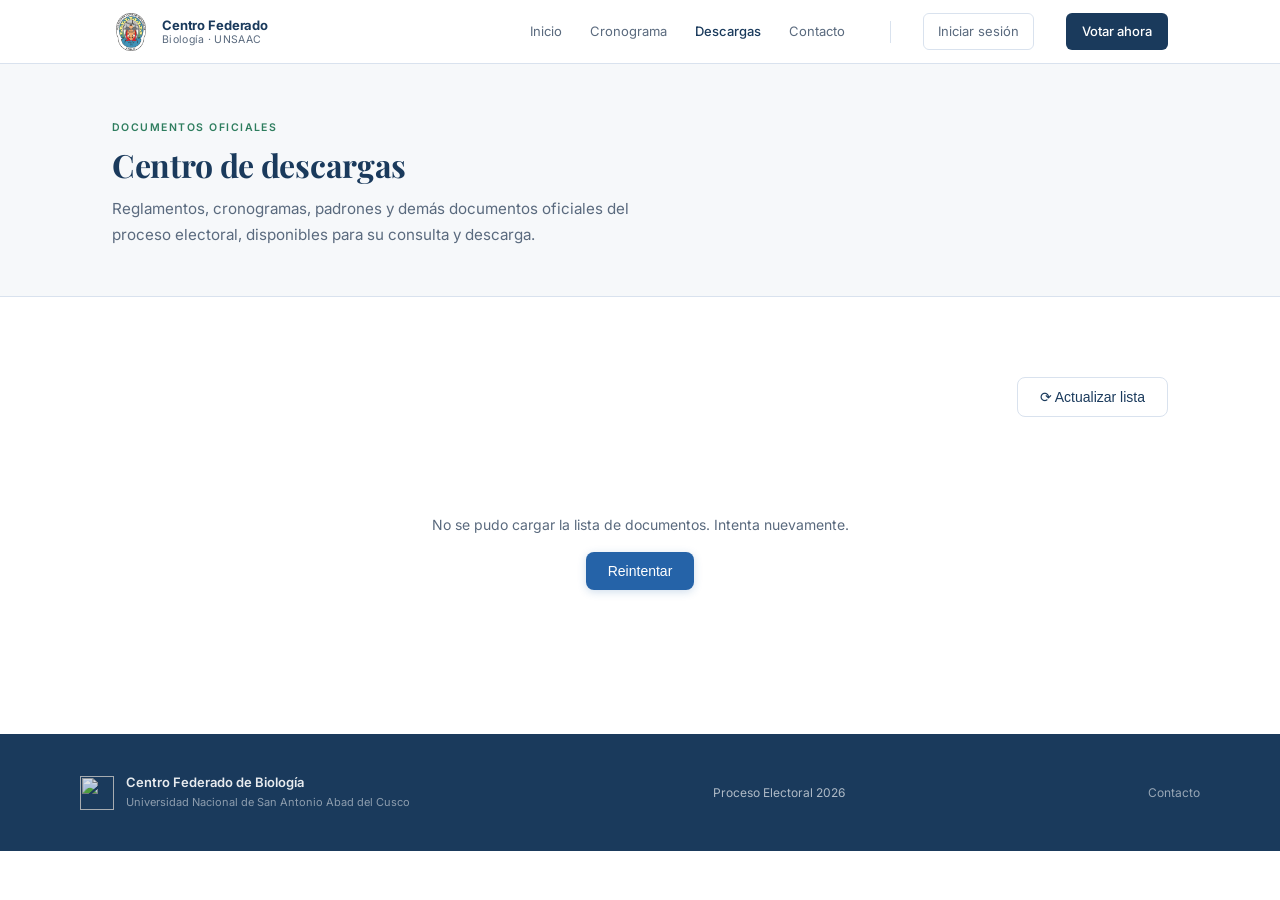
==== commit 28e5b196: "Update descargas.html" ====
--- a/descargas.html
+++ b/descargas.html
@@ -14,7 +14,7 @@
 <nav>
   <div class="nav-inner">
     <a href="index.html" class="nav-marca">
-      <div class="nav-logo-wrap"><img src="logo.png" alt="Logo CFB Biología"></div>
+      <div class="nav-logo-wrap"><img src="images/F_biologia_logo.png" alt="Logo CFB Biología"></div>
       <div class="nav-nombre">Centro Federado<small>Biología · UNSAAC</small></div>
     </a>
     <ul class="nav-links">
--- a/css/descargas.css
+++ b/css/descargas.css
@@ -0,0 +1,184 @@
+/* =========================================================
+   DESCARGAS – extensión del sistema visual existente
+   Usa las mismas variables definidas en styles.css
+   ========================================================= */
+
+.descargas-hero {
+  padding: calc(var(--nav-h) + 3rem) 2rem 3rem;
+  background: var(--fondo);
+  border-bottom: 1px solid var(--gris-borde);
+}
+
+/* Barra de filtros + recarga */
+.descargas-toolbar {
+  display: flex;
+  align-items: center;
+  justify-content: space-between;
+  gap: 1rem;
+  flex-wrap: wrap;
+  margin-bottom: 2rem;
+}
+
+.descargas-filtros {
+  display: flex;
+  gap: 8px;
+  flex-wrap: wrap;
+}
+
+.filtro-chip {
+  padding: 7px 16px;
+  font-size: 12.5px;
+  font-weight: 500;
+  border: 1.5px solid var(--gris-borde);
+  border-radius: 20px;
+  background: var(--blanco);
+  color: var(--texto-muted);
+  cursor: pointer;
+  transition: all 0.15s;
+}
+
+.filtro-chip:hover {
+  border-color: var(--azul-medio);
+  color: var(--azul);
+}
+
+.filtro-chip.activo {
+  background: var(--azul);
+  border-color: var(--azul);
+  color: #fff;
+}
+
+/* Estados: cargando / error */
+.descargas-estado {
+  display: flex;
+  flex-direction: column;
+  align-items: center;
+  justify-content: center;
+  gap: 1rem;
+  padding: 4rem 1rem;
+  color: var(--texto-muted);
+  font-size: 14px;
+  text-align: center;
+}
+
+.spinner {
+  width: 32px;
+  height: 32px;
+  border: 3px solid var(--gris-borde);
+  border-top-color: var(--azul-medio);
+  border-radius: 50%;
+  animation: girar 0.8s linear infinite;
+}
+
+@keyframes girar { to { transform: rotate(360deg); } }
+
+/* Tarjeta de documento (reusa .acceso-card del sistema base) */
+.doc-card-header {
+  display: flex;
+  align-items: flex-start;
+  justify-content: space-between;
+  gap: 12px;
+}
+
+.doc-categoria-tag {
+  font-size: 10px;
+  font-weight: 600;
+  letter-spacing: 0.06em;
+  text-transform: uppercase;
+  padding: 3px 9px;
+  border-radius: 20px;
+  background: var(--azul-claro);
+  color: var(--azul-medio);
+  white-space: nowrap;
+}
+
+.doc-categoria-tag.verde {
+  background: var(--verde-claro);
+  color: var(--verde);
+}
+
+.doc-meta {
+  display: flex;
+  gap: 14px;
+  font-size: 11.5px;
+  color: var(--texto-suave);
+  border-top: 1px solid var(--gris-borde);
+  padding-top: 12px;
+  margin-top: 4px;
+}
+
+.doc-meta span { display: flex; align-items: center; gap: 4px; }
+
+.doc-descargar-btn {
+  display: inline-flex;
+  align-items: center;
+  justify-content: center;
+  gap: 8px;
+  width: 100%;
+  padding: 10px 16px;
+  background: var(--azul-medio);
+  color: #fff;
+  border: none;
+  border-radius: var(--radio);
+  font-size: 13px;
+  font-weight: 500;
+  cursor: pointer;
+  transition: background 0.18s;
+}
+
+.doc-descargar-btn:hover { background: var(--azul-hover); }
+
+.doc-descargar-btn:disabled {
+  background: var(--gris-borde);
+  color: var(--texto-suave);
+  cursor: not-allowed;
+}
+
+.doc-descargar-btn .icono-descarga {
+  width: 15px;
+  height: 15px;
+  stroke: currentColor;
+  fill: none;
+  stroke-width: 2;
+  stroke-linecap: round;
+  stroke-linejoin: round;
+}
+
+.doc-descargar-btn.cargando .icono-descarga {
+  animation: girar 0.8s linear infinite;
+}
+
+/* No hay documentos en la categoría seleccionada */
+.sin-resultados {
+  grid-column: 1 / -1;
+  text-align: center;
+  padding: 3rem 1rem;
+  color: var(--texto-muted);
+  font-size: 14px;
+}
+
+/* Toast de error puntual */
+.toast-error {
+  position: fixed;
+  bottom: 24px;
+  right: 24px;
+  background: var(--azul);
+  color: #fff;
+  padding: 12px 18px;
+  border-radius: var(--radio);
+  font-size: 13px;
+  box-shadow: var(--sombra-hover);
+  z-index: 999;
+  max-width: 320px;
+  animation: entrar-toast 0.25s ease;
+}
+
+@keyframes entrar-toast {
+  from { opacity: 0; transform: translateY(8px); }
+  to   { opacity: 1; transform: translateY(0); }
+}
+
+@media (max-width: 680px) {
+  .descargas-toolbar { flex-direction: column; align-items: stretch; }
+  .descargas-filtros { justify-content: flex-start; }
+}
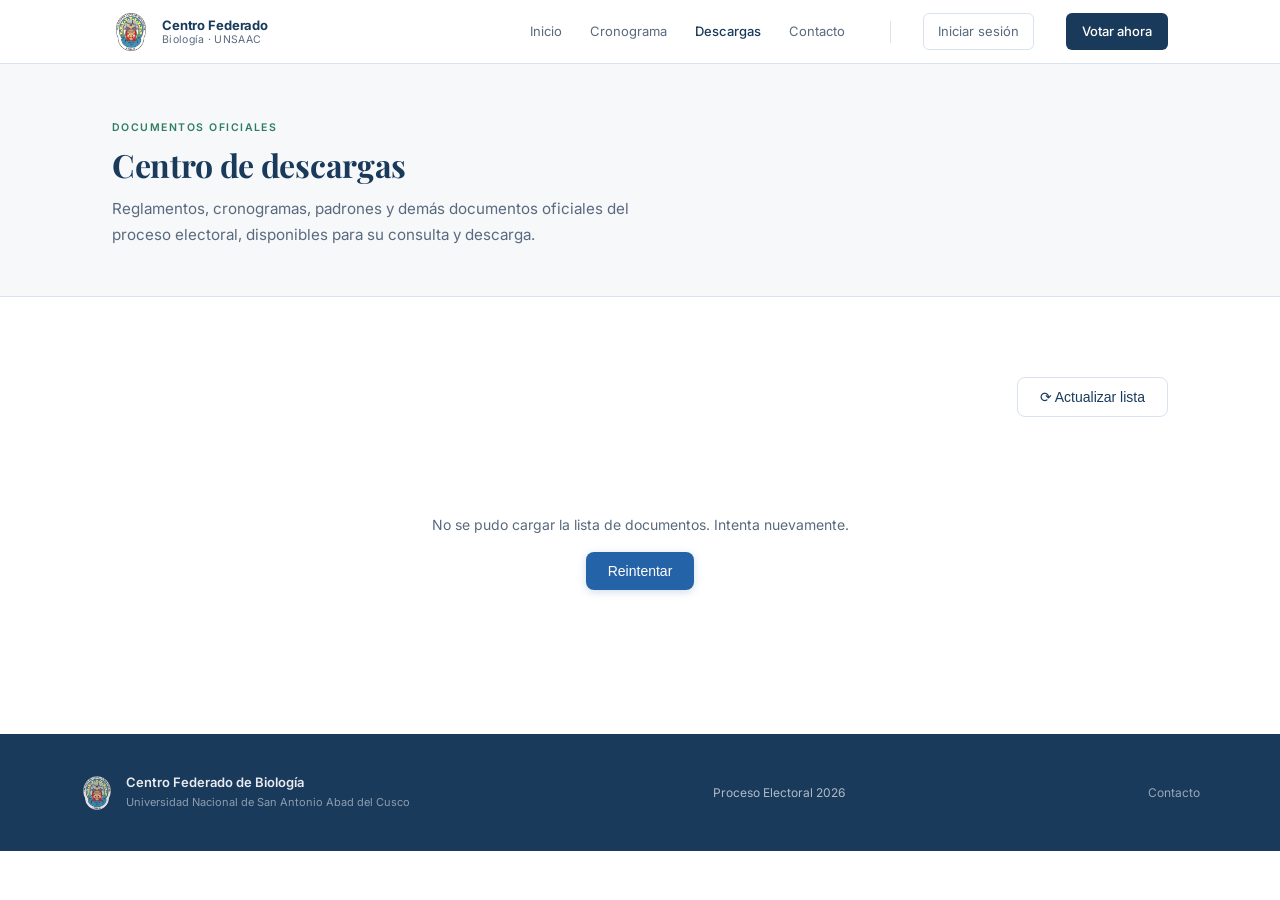
==== commit b431ec33: "Update descargas.html" ====
--- a/descargas.html
+++ b/descargas.html
@@ -69,7 +69,7 @@
 <footer>
   <div class="footer-inner">
     <div class="footer-marca">
-      <img src="logo.png" alt="" class="footer-logo">
+      <img src="images/F_biologia_logo.png" alt="" class="footer-logo">
       <div class="footer-texto">
         <span class="footer-nombre">Centro Federado de Biología</span>
         <span class="footer-sub">Universidad Nacional de San Antonio Abad del Cusco</span>
